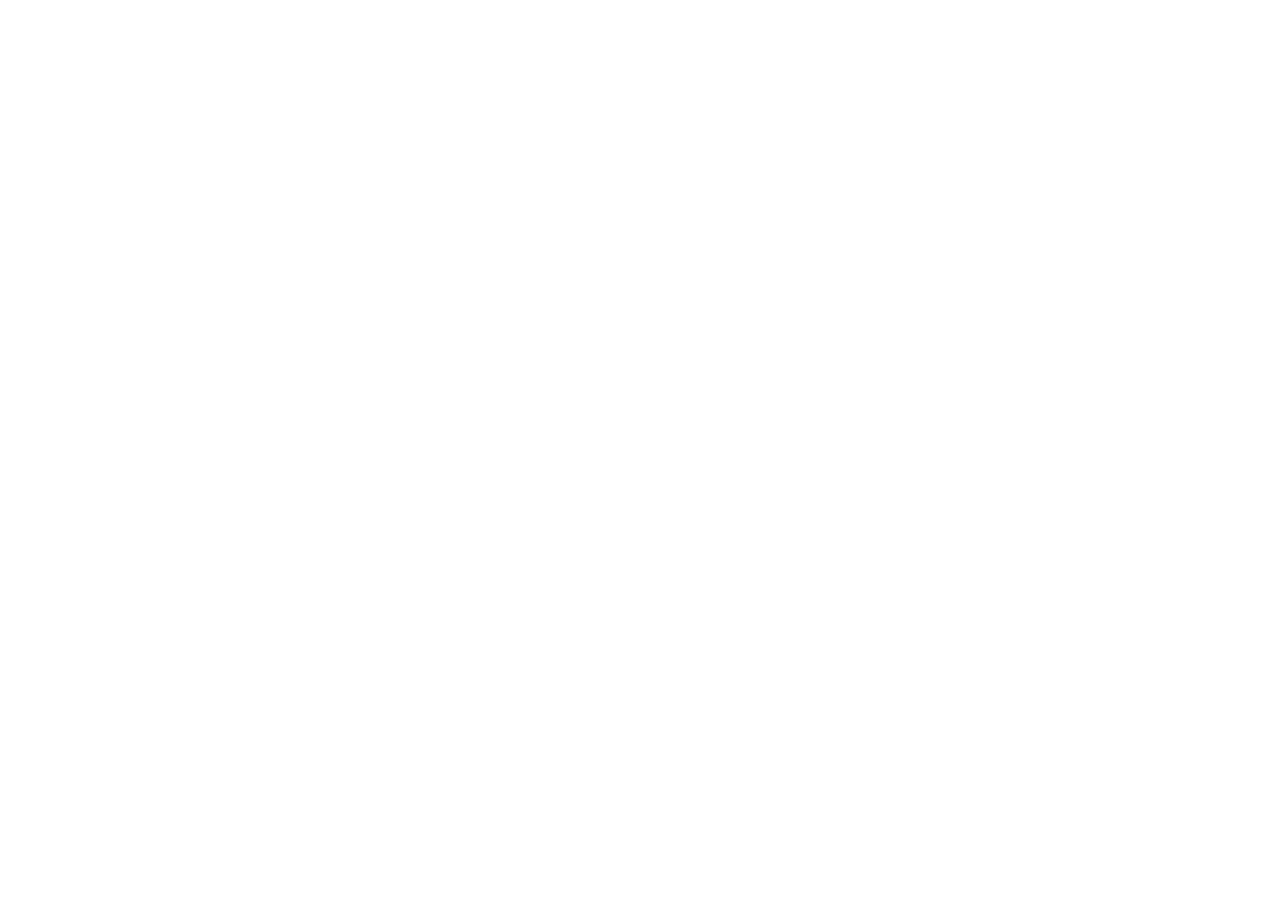
==== index.html @ ad24efd0 "Initial commit" ====
<!DOCTYPE html>
<html>
  <head>
    <meta charset="utf-8">
    <meta name="viewport" content="width=device-width">
    <title>repl.it</title>
    <link href="style.css" rel="stylesheet" type="text/css" />
  </head>
  <body>
    <script src="script.js"></script>
  </body>
</html>
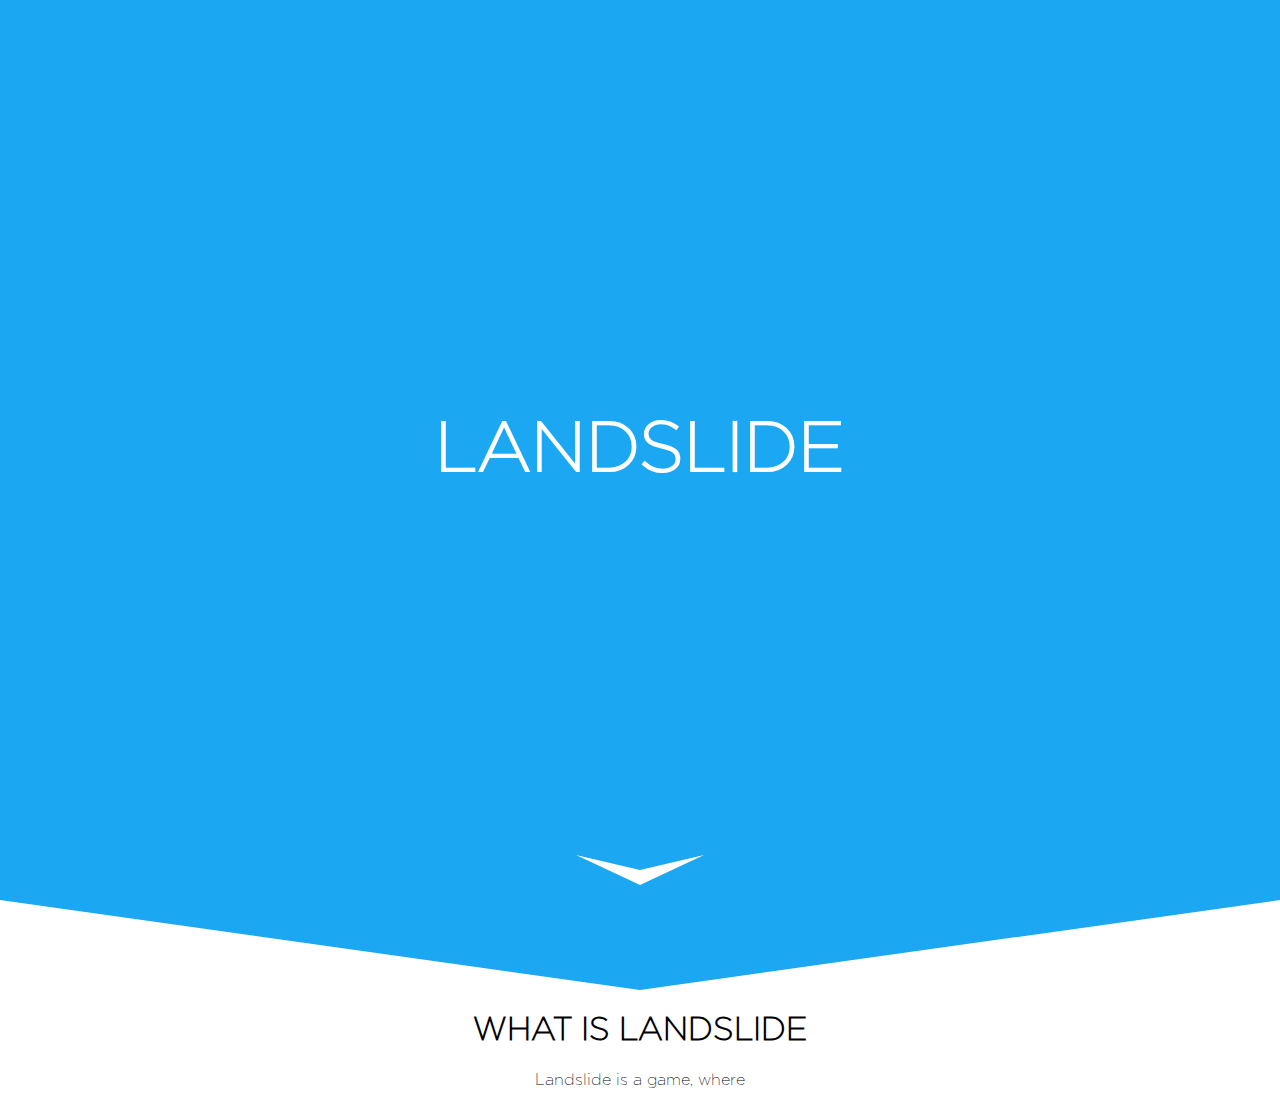
==== commit 53a92001: "everything" ====
--- a/index.html
+++ b/index.html
@@ -6,7 +6,16 @@
     <title>repl.it</title>
     <link href="style.css" rel="stylesheet" type="text/css" />
   </head>
-  <body>
+  <body style="padding:0px;margin:0px;">
+		<center style="background-color: rgb(27,167,241);margin:0px;padding:0px;height:100vh;">
+			<h1 class="landslide">LANDSLIDE</h1>
+			<div class="arrow"></div>
+		</center>
+		<center>
+			<div style="width:100%;height:10vh;clip-path: polygon(50% 100%, 0 0, 100% 0);background-color: rgb(27,167,241);"></div>
+			<h1>WHAT IS LANDSLIDE</h1>
+			<p>Landslide is a game, where </p>
+		</center>
     <script src="script.js"></script>
   </body>
 </html>--- a/style.css
+++ b/style.css
@@ -0,0 +1,102 @@
+@font-face{
+	font-family: Gotham;
+	src: url(gotham.otf);
+}
+html{
+	scroll-behavior: smooth;
+}
+h1{
+	font-family: Gotham;
+}
+h2{
+	font-family: Gotham;
+}
+h3{
+	font-family: Gotham;
+}
+h4{
+	font-family: Gotham;
+}
+pre{
+	font-family: Gotham;
+}
+p{
+	font-family: Gotham;
+}
+center{
+	margin:0px;
+	padding:0px;
+}
+div{
+	margin:0px;
+	padding:0px;
+}
+.landslide{
+	color:white;
+	position:absolute;
+	top:50%;
+	left:50%;
+	transform: translate(-50%,-50%);
+	font-size:70px;
+	padding:0px;
+	margin:0px;
+	animation: fadeIn ease 2s;
+  -webkit-animation: fadeIn ease 2s;
+}
+@keyframes fadeIn {
+0% {opacity:0;}
+100% {opacity:1;}
+}
+@-moz-keyframes fadeIn {
+0% {opacity:0;}
+100% {opacity:1;}
+}
+@-webkit-keyframes fadeIn {
+0% {opacity:0;}
+100% {opacity:1;}
+}
+@-o-keyframes fadeIn {
+0% {opacity:0;}
+100% {opacity:1;}
+}
+@-ms-keyframes fadeIn {
+0% {opacity:0;}
+100% {opacity:1;}
+}
+.arrow{
+	clip-path: polygon(0 0, 50% 50%, 100% 0, 50% 100%);
+	background-color:white;
+	width:10%;
+	height:3.333vh;
+	margin:0px;
+	padding:0px;
+	position:relative;
+	top:95%;
+	animation: fadein ease 3s;
+  -webkit-animation: fadein ease 3s;
+}
+@keyframes fadein {
+0% {opacity:0;}
+50% {opacity:0;}
+100% {opacity:1;}
+}
+@-moz-keyframes fadein {
+0% {opacity:0;}
+50% {opacity:0;}
+100% {opacity:1;}
+}
+@-webkit-keyframes fadein {
+0% {opacity:0;}
+50% {opacity:0;}
+100% {opacity:1;}
+}
+@-o-keyframes fadein {
+0% {opacity:0;}
+50% {opacity:0;}
+100% {opacity:1;}
+}
+@-ms-keyframes fadein {
+0% {opacity:0;}
+50% {opacity:0;}
+100% {opacity:1;}
+}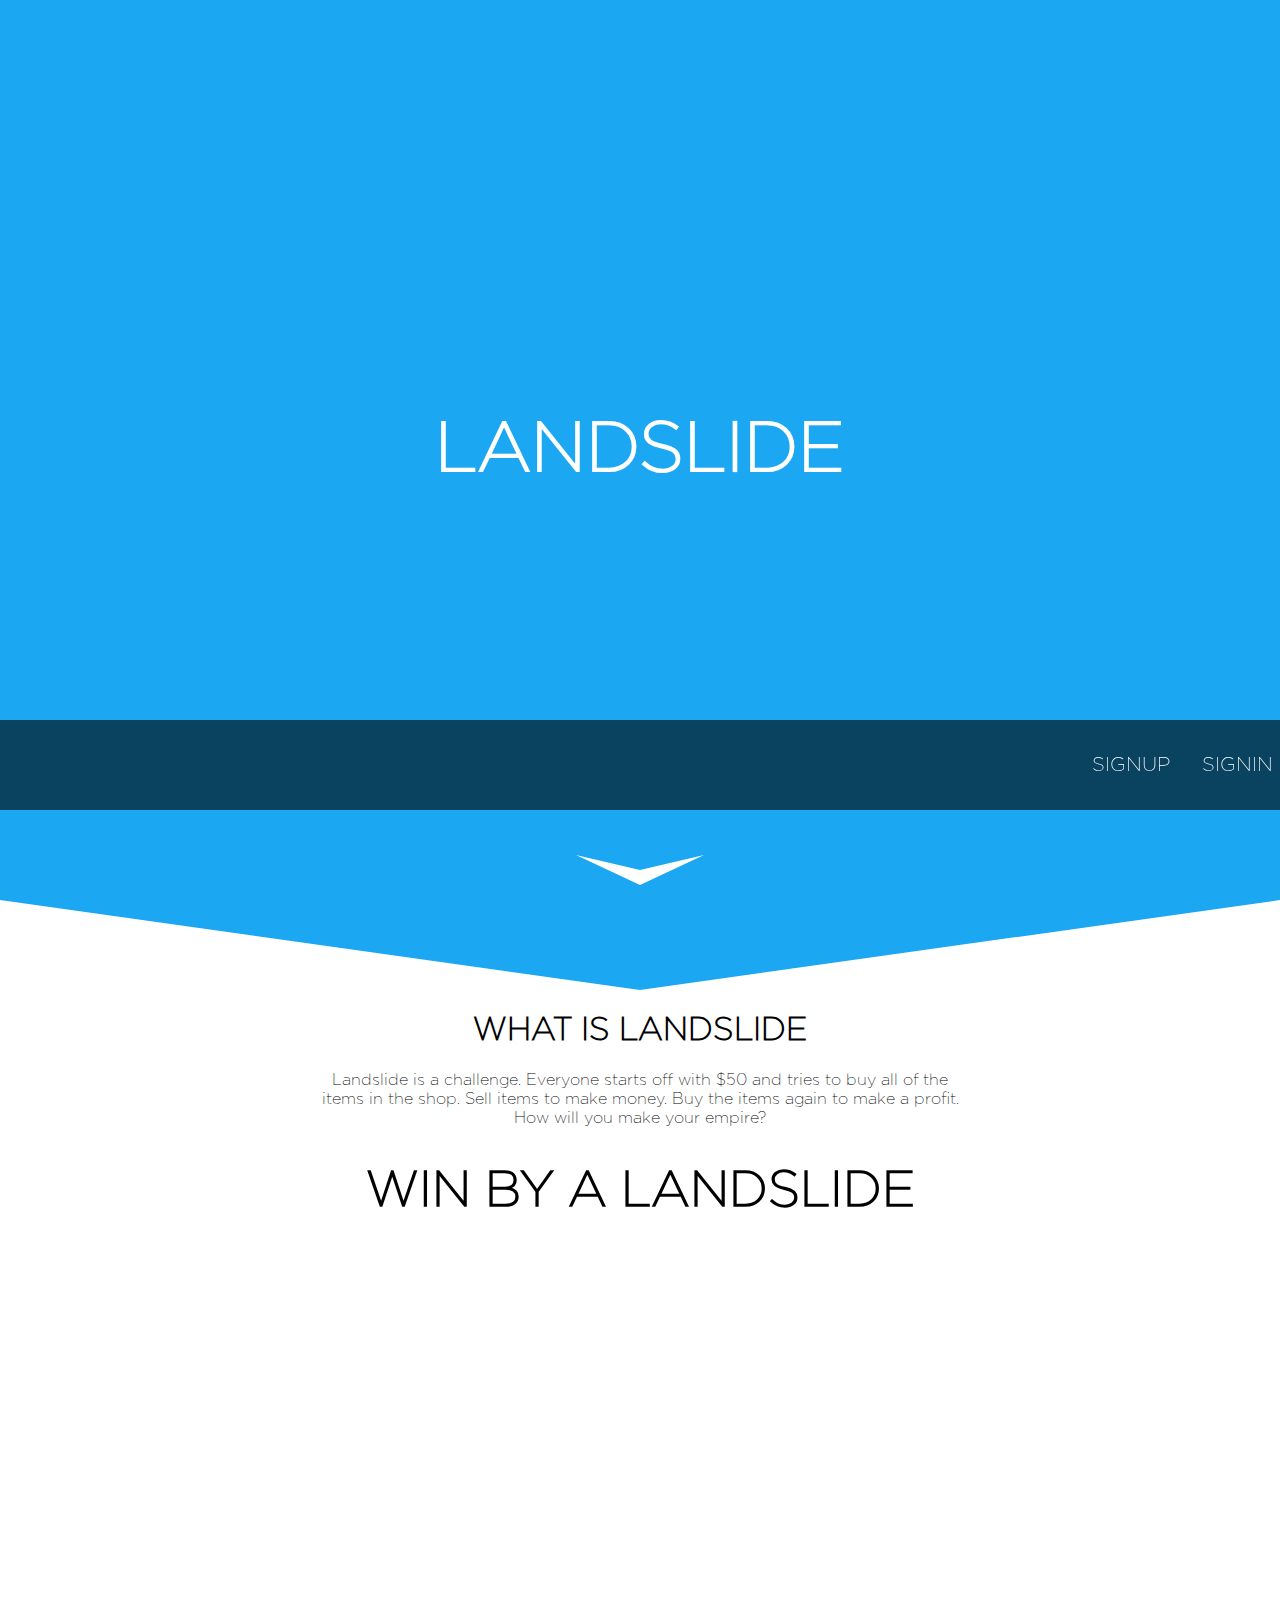
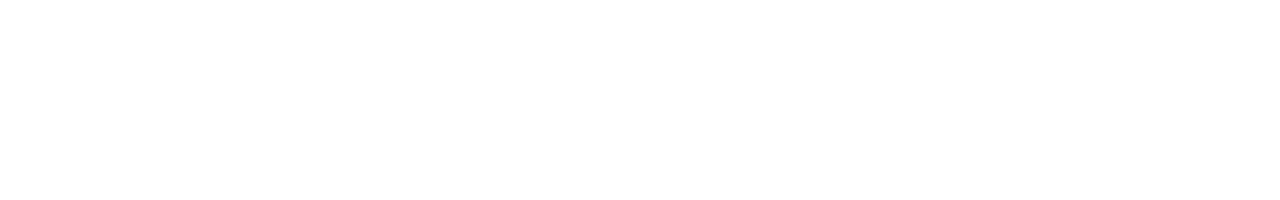
==== commit e0d165b9: "everything" ====
--- a/index.html
+++ b/index.html
@@ -8,13 +8,15 @@
   </head>
   <body style="padding:0px;margin:0px;">
 		<center style="background-color: rgb(27,167,241);margin:0px;padding:0px;height:100vh;">
+      <div style="position:fixed;width:100%;height:10vh;background-color: rgba(0,0,0,0.6);bottom:0;transform:translate(0%,-100%);margin:0px;padding:0px;z-index:9;text-align:right;"><a href="signup.html" style="color:white;font-size:20px;position:relative;top:50%;transform: translate(-50%,-50%);display:inline-block;">SIGNUP</a><a href="signin.html" style="color:white;font-size:20px;position:relative;top:50%;transform: translate(-10%,-50%);display:inline-block;">SIGNIN</a></div>
 			<h1 class="landslide">LANDSLIDE</h1>
 			<div class="arrow"></div>
 		</center>
-		<center>
+		<center style="height:100vh;">
 			<div style="width:100%;height:10vh;clip-path: polygon(50% 100%, 0 0, 100% 0);background-color: rgb(27,167,241);"></div>
 			<h1>WHAT IS LANDSLIDE</h1>
-			<p>Landslide is a game, where </p>
+			<p style="width:50%;">Landslide is a challenge. Everyone starts off with $50 and tries to buy all of the items in the shop. Sell items to make money. Buy the items again to make a profit. How will you make your empire?</p>
+      <h1 style="font-size: 50px;">WIN BY A LANDSLIDE</h1>
 		</center>
     <script src="script.js"></script>
   </body>
--- a/style.css
+++ b/style.css
@@ -22,6 +22,10 @@
 }
 p{
 	font-family: Gotham;
+}
+a{
+	font-family: Gotham;
+  text-decoration: none;
 }
 center{
 	margin:0px;
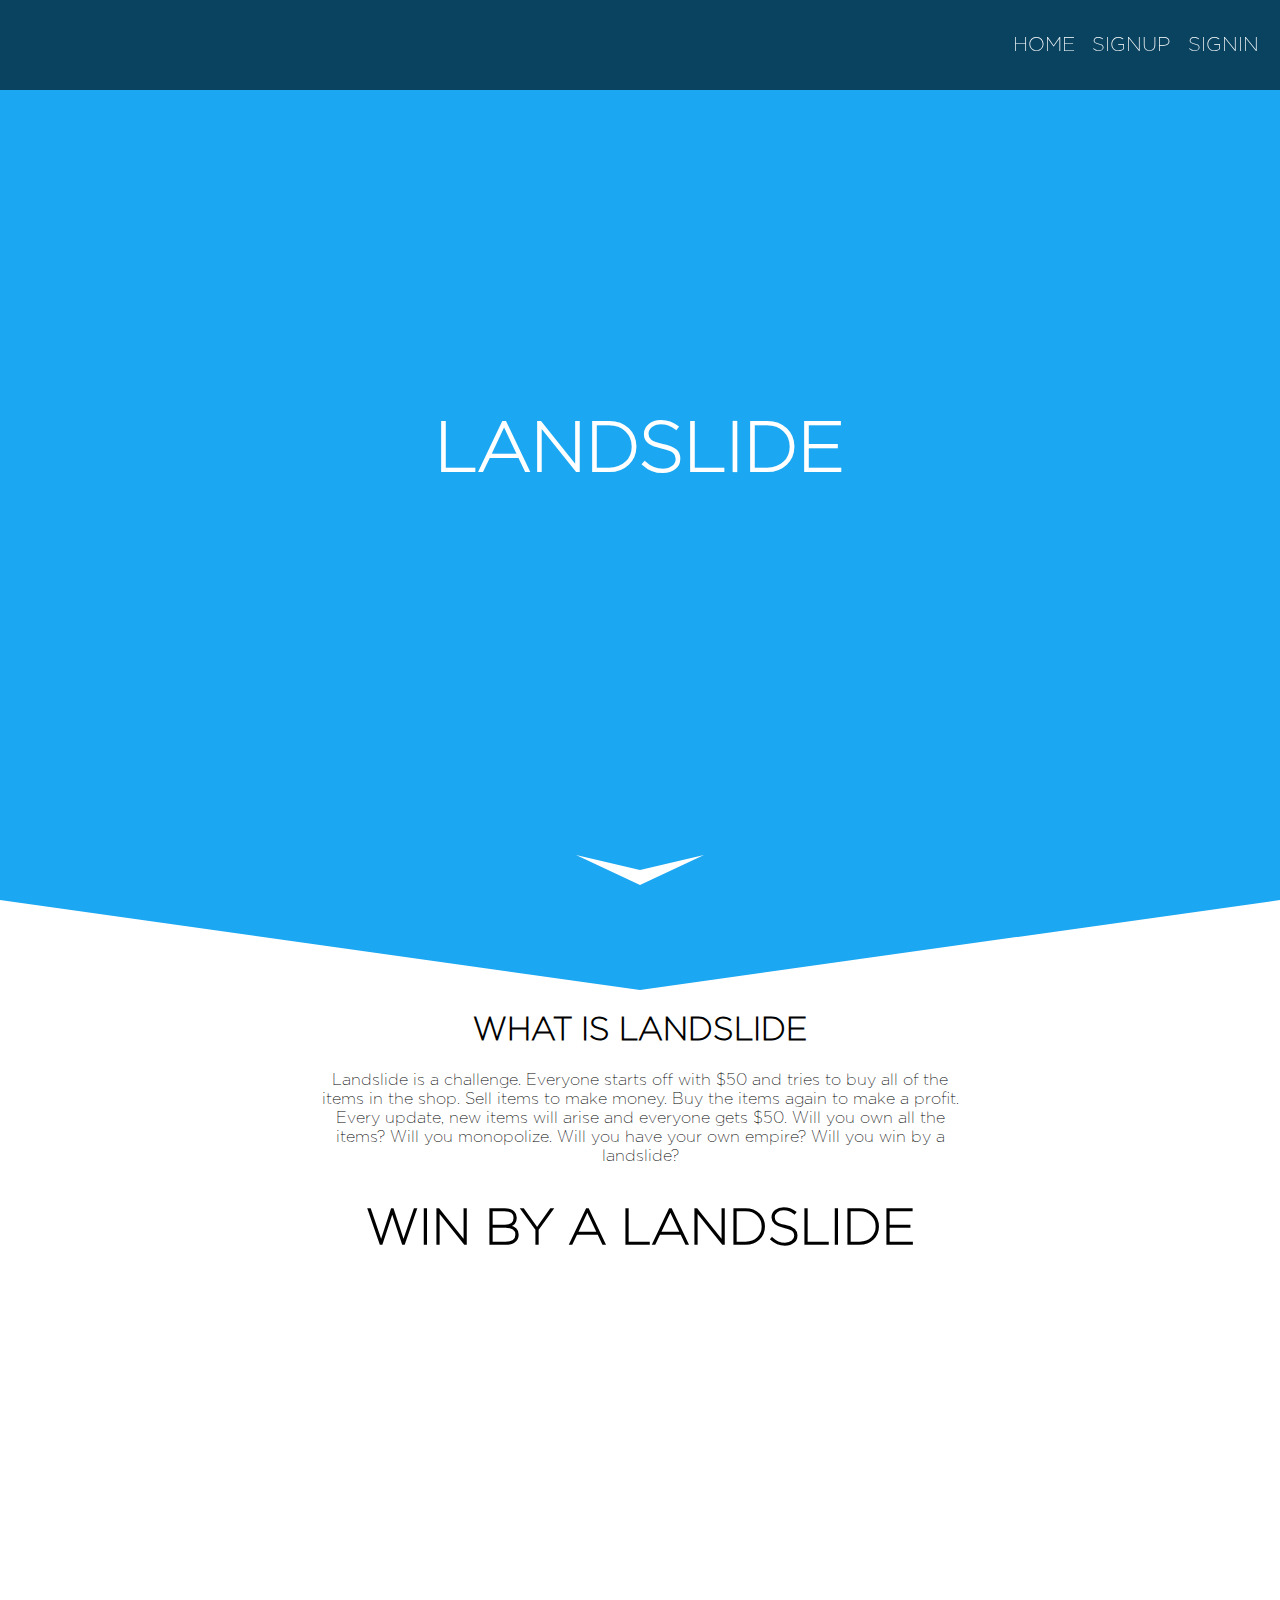
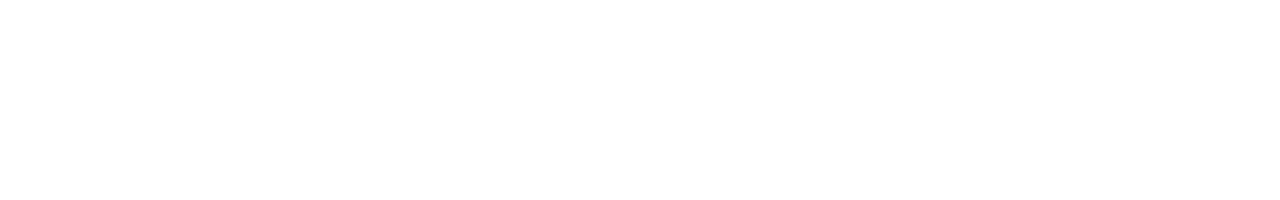
==== commit 98f24394: "a" ====
--- a/index.html
+++ b/index.html
@@ -3,19 +3,19 @@
   <head>
     <meta charset="utf-8">
     <meta name="viewport" content="width=device-width">
-    <title>repl.it</title>
+    <title>Landslide</title>
     <link href="style.css" rel="stylesheet" type="text/css" />
   </head>
   <body style="padding:0px;margin:0px;">
 		<center style="background-color: rgb(27,167,241);margin:0px;padding:0px;height:100vh;">
-      <div style="position:fixed;width:100%;height:10vh;background-color: rgba(0,0,0,0.6);bottom:0;transform:translate(0%,-100%);margin:0px;padding:0px;z-index:9;text-align:right;"><a href="signup.html" style="color:white;font-size:20px;position:relative;top:50%;transform: translate(-50%,-50%);display:inline-block;">SIGNUP</a><a href="signin.html" style="color:white;font-size:20px;position:relative;top:50%;transform: translate(-10%,-50%);display:inline-block;">SIGNIN</a></div>
+      <div style="position:fixed;width:100%;height:10vh;background-color: rgba(0,0,0,0.6);top:0;margin:0px;padding:0px;z-index:9;text-align:right;"><a href="index.html" style="color:white;font-size:20px;position:relative;top:50%;transform: translate(-90%,-50%);display:inline-block;">HOME</a><a href="signup.html" style="color:white;font-size:20px;position:relative;top:50%;transform: translate(-50%,-50%);display:inline-block;">SIGNUP</a><a href="signin.html" style="color:white;font-size:20px;position:relative;top:50%;transform: translate(-30%,-50%);display:inline-block;">SIGNIN</a></div>
 			<h1 class="landslide">LANDSLIDE</h1>
-			<div class="arrow"></div>
+			<div class="arrow" onclick="location = '#bluearrow'"></div>
 		</center>
 		<center style="height:100vh;">
-			<div style="width:100%;height:10vh;clip-path: polygon(50% 100%, 0 0, 100% 0);background-color: rgb(27,167,241);"></div>
+			<div style="width:100%;height:10vh;clip-path: polygon(50% 100%, 0 0, 100% 0);background-color: rgb(27,167,241);" id="bluearrow"></div>
 			<h1>WHAT IS LANDSLIDE</h1>
-			<p style="width:50%;">Landslide is a challenge. Everyone starts off with $50 and tries to buy all of the items in the shop. Sell items to make money. Buy the items again to make a profit. How will you make your empire?</p>
+			<p style="width:50%;">Landslide is a challenge. Everyone starts off with $50 and tries to buy all of the items in the shop. Sell items to make money. Buy the items again to make a profit. Every update, new items will arise and everyone gets $50. Will you own all the items? Will you monopolize. Will you have your own empire? Will you win by a landslide?</p>
       <h1 style="font-size: 50px;">WIN BY A LANDSLIDE</h1>
 		</center>
     <script src="script.js"></script>
--- a/style.css
+++ b/style.css
@@ -35,6 +35,52 @@
 	margin:0px;
 	padding:0px;
 }
+input[type=text]{
+  padding:10px;
+  font-family: Gotham;
+  font-size:20px;
+  border: none;
+  border-bottom: 2.5px solid rgb(0,0,0);
+  transition: 0.5s;
+}
+input[type=text]:focus{
+  padding:10px;
+  font-family: Gotham;
+  font-size:20px;
+  outline: none;
+  border: none;
+  border-bottom: 2.5px solid rgb(27,167,241);
+  transition: 0.5s;
+}
+input[type=password]{
+  padding:10px;
+  font-family: Gotham;
+  font-size:20px;
+  border: none;
+  border-bottom: 2.5px solid rgb(0,0,0);
+  transition: 0.5s;
+}
+input[type=password]:focus{
+  padding:10px;
+  font-family: Gotham;
+  font-size:20px;
+  outline: none;
+  border: none;
+  border-bottom: 2.5px solid rgb(27,167,241);
+  transition: 0.5s;
+}
+button{
+  padding:10px;
+  font-family: Gotham;
+  border-radius: 10px;
+  border:none;
+}
+button:hover{
+  padding:9px;
+  font-family: Gotham;
+  border-radius: 10px;
+  border: solid 1px rgb(27,167,241);
+}
 .landslide{
 	color:white;
 	position:absolute;
@@ -44,8 +90,8 @@
 	font-size:70px;
 	padding:0px;
 	margin:0px;
-	animation: fadeIn ease 2s;
-  -webkit-animation: fadeIn ease 2s;
+	animation: fadeIn linear 1s;
+  -webkit-animation: fadeIn linear 1s;
 }
 @keyframes fadeIn {
 0% {opacity:0;}
@@ -70,14 +116,15 @@
 .arrow{
 	clip-path: polygon(0 0, 50% 50%, 100% 0, 50% 100%);
 	background-color:white;
+  cursor: pointer;
 	width:10%;
 	height:3.333vh;
 	margin:0px;
 	padding:0px;
 	position:relative;
 	top:95%;
-	animation: fadein ease 3s;
-  -webkit-animation: fadein ease 3s;
+	animation: fadein linear 2s;
+  -webkit-animation: fadein linear 2s;
 }
 @keyframes fadein {
 0% {opacity:0;}
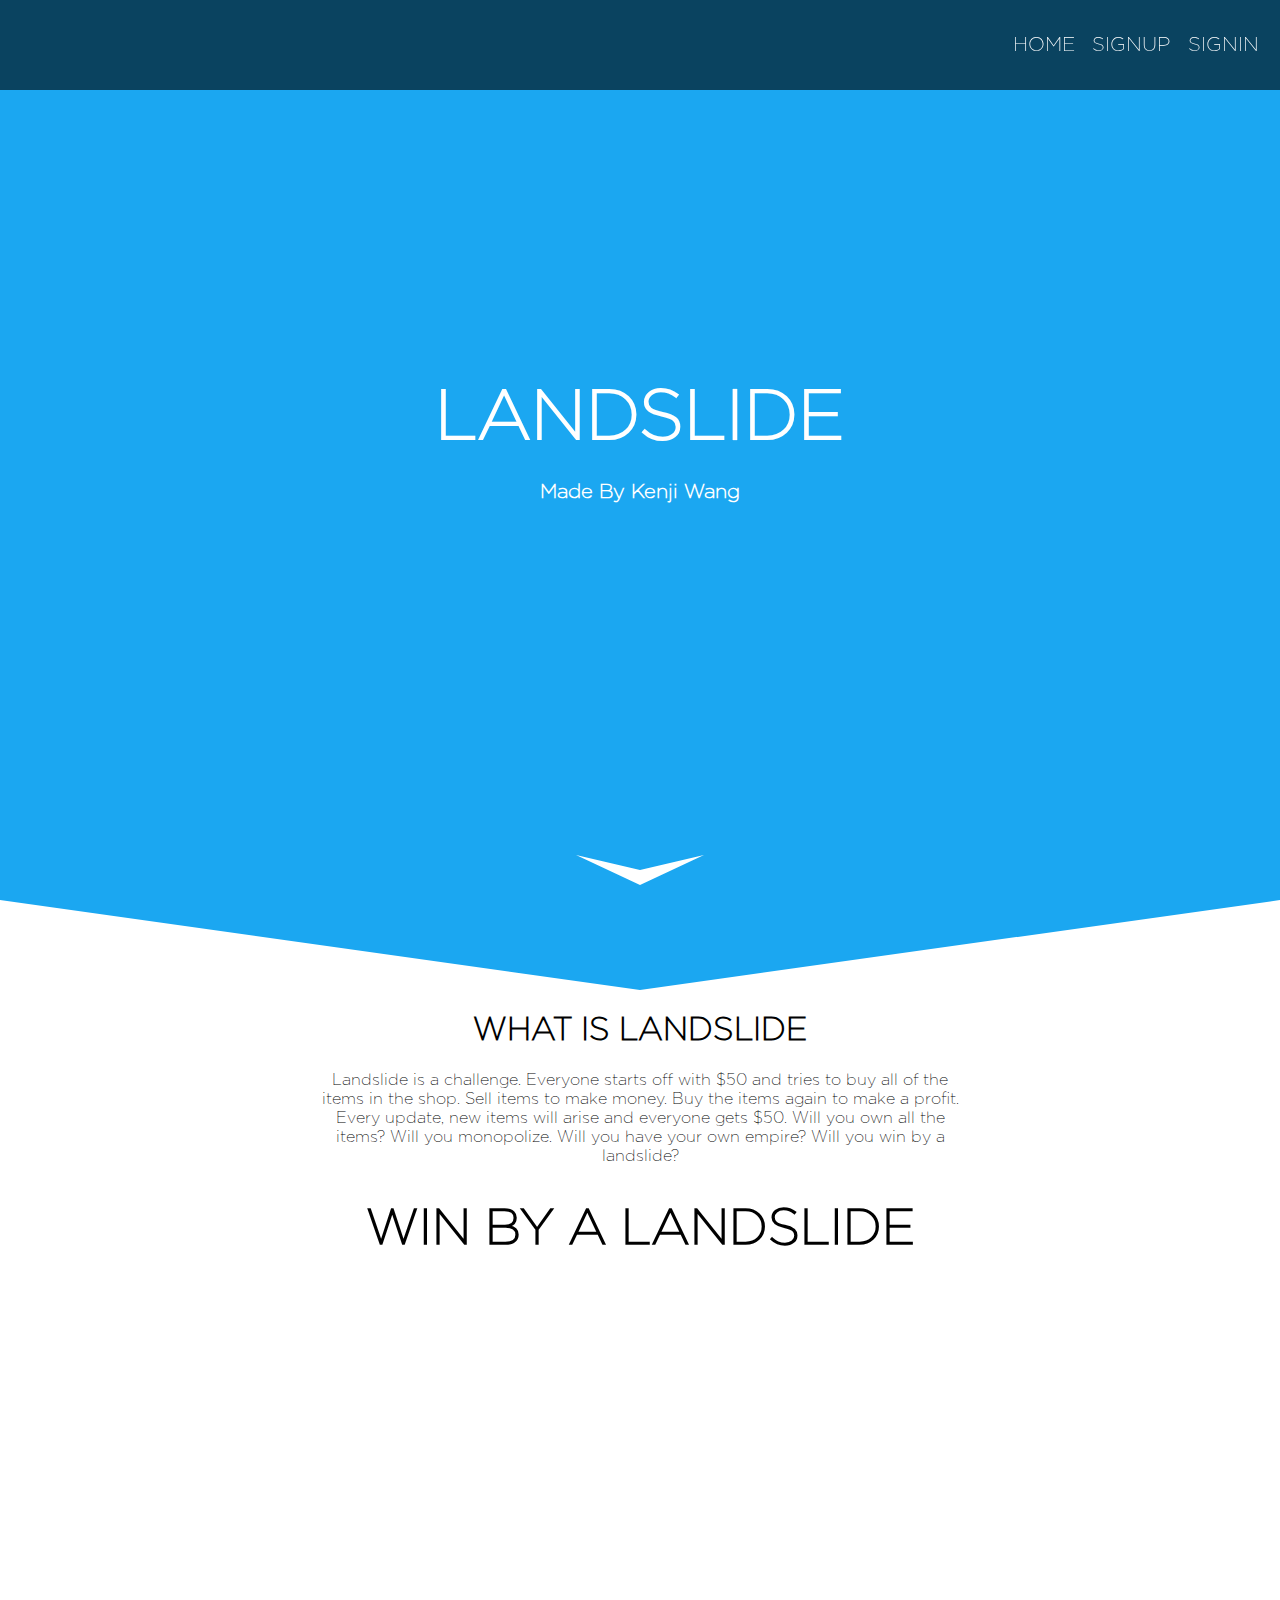
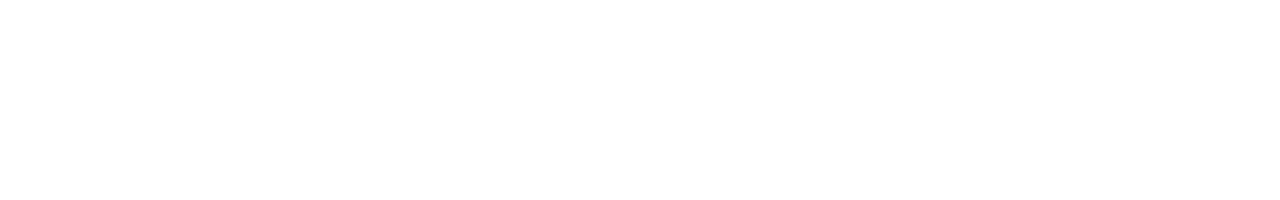
==== commit 1cb686c6: "a" ====
--- a/index.html
+++ b/index.html
@@ -9,7 +9,10 @@
   <body style="padding:0px;margin:0px;">
 		<center style="background-color: rgb(27,167,241);margin:0px;padding:0px;height:100vh;">
       <div style="position:fixed;width:100%;height:10vh;background-color: rgba(0,0,0,0.6);top:0;margin:0px;padding:0px;z-index:9;text-align:right;"><a href="index.html" style="color:white;font-size:20px;position:relative;top:50%;transform: translate(-90%,-50%);display:inline-block;">HOME</a><a href="signup.html" style="color:white;font-size:20px;position:relative;top:50%;transform: translate(-50%,-50%);display:inline-block;">SIGNUP</a><a href="signin.html" style="color:white;font-size:20px;position:relative;top:50%;transform: translate(-30%,-50%);display:inline-block;">SIGNIN</a></div>
-			<h1 class="landslide">LANDSLIDE</h1>
+			<h1 class="landslide">LANDSLIDE
+        <br>
+        <p style="font-size:20px;">Made By Kenji Wang</p>
+      </h1>
 			<div class="arrow" onclick="location = '#bluearrow'"></div>
 		</center>
 		<center style="height:100vh;">
--- a/style.css
+++ b/style.css
@@ -5,6 +5,40 @@
 html{
 	scroll-behavior: smooth;
 }
+errorbackground{
+  position:fixed;
+  padding:0px;
+  margin:0px;
+  background-color: rgba(0,0,0,0.5);
+  height:100vh;
+  width:100%;
+  display:none;
+  z-index:10;
+}
+error{
+  padding:30px;
+  border-radius: 10px;
+  height:50vh;
+  width:50%;
+  background-color: lightcyan;
+  display:none;
+  position: relative;
+  top:50%;
+  left:50%;
+  transform:translate(-50%,-50%);
+}
+errortext{
+  font-family: Gotham;
+  font-size: 20px;
+}
+x{
+  float: right;
+  cursor:pointer;
+  font-family: Gotham;
+  font-size: 30px;
+  width:100%;
+  text-align:right;
+}
 h1{
 	font-family: Gotham;
 }
@@ -17,8 +51,17 @@
 h4{
 	font-family: Gotham;
 }
+h5{
+	font-family: Gotham;
+}
+h6{
+	font-family: Gotham;
+}
 pre{
 	font-family: Gotham;
+  white-space: -moz-pre-wrap;
+  white-space: -o-pre-wrap;
+  word-wrap: break-word;
 }
 p{
 	font-family: Gotham;
@@ -71,15 +114,19 @@
 }
 button{
   padding:10px;
-  font-family: Gotham;
-  border-radius: 10px;
-  border:none;
+  color:black;
+  font-family: Gotham;
+  background-color: rgba(0,0,0,0.03);
+  border: solid 3px black;
+  transition:0.5s;
 }
 button:hover{
-  padding:9px;
-  font-family: Gotham;
-  border-radius: 10px;
-  border: solid 1px rgb(27,167,241);
+  padding:10px;
+  color:white;
+  font-family: Gotham;
+  background-color: rgba(27,167,241,0.5);
+  border: solid 3px black;
+  transition: 0.5s;
 }
 .landslide{
 	color:white;
@@ -150,4 +197,14 @@
 0% {opacity:0;}
 50% {opacity:0;}
 100% {opacity:1;}
+}
+.shopitem{
+  margin:0px;
+  padding:1vh;
+  cursor: pointer;
+  background-color: azure;
+  border: solid 1.5px black;
+  border-radius: 30px 10px 30px 10px;
+  width:30%;
+  height:20vh;
 }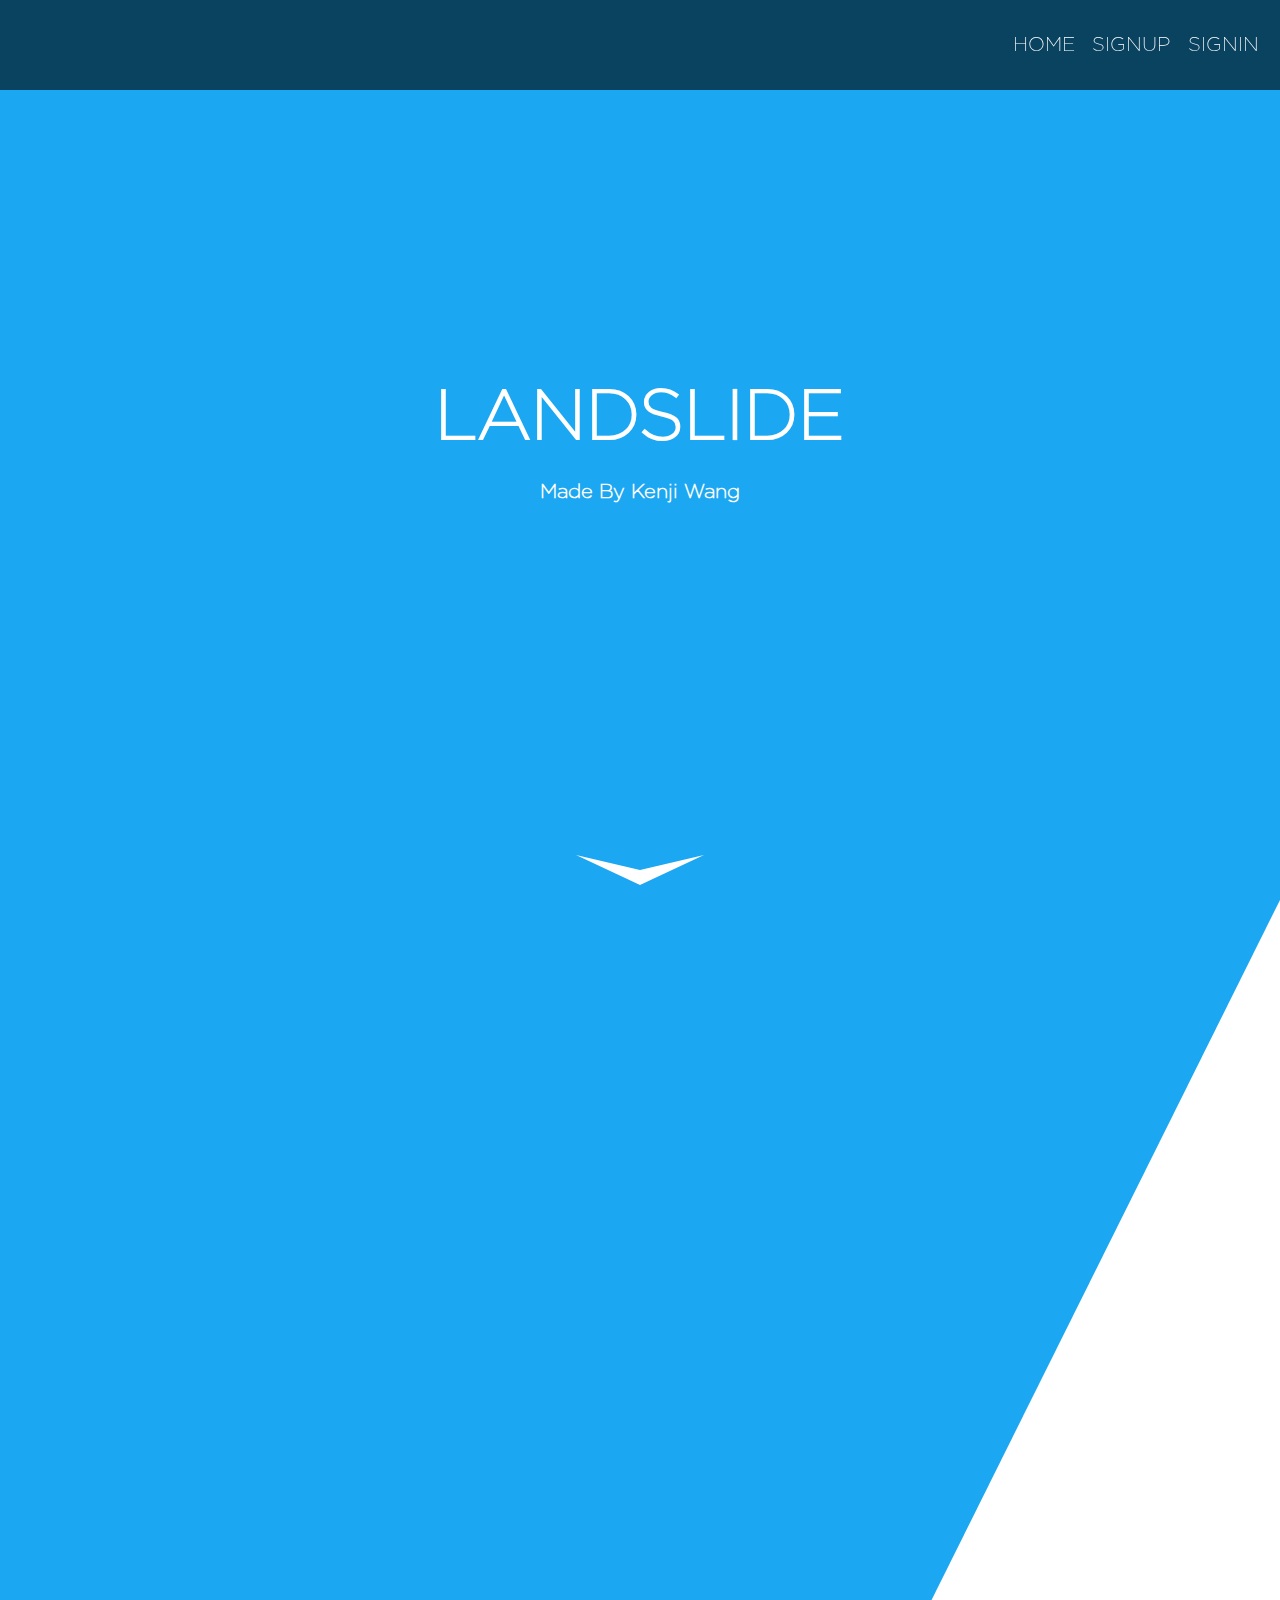
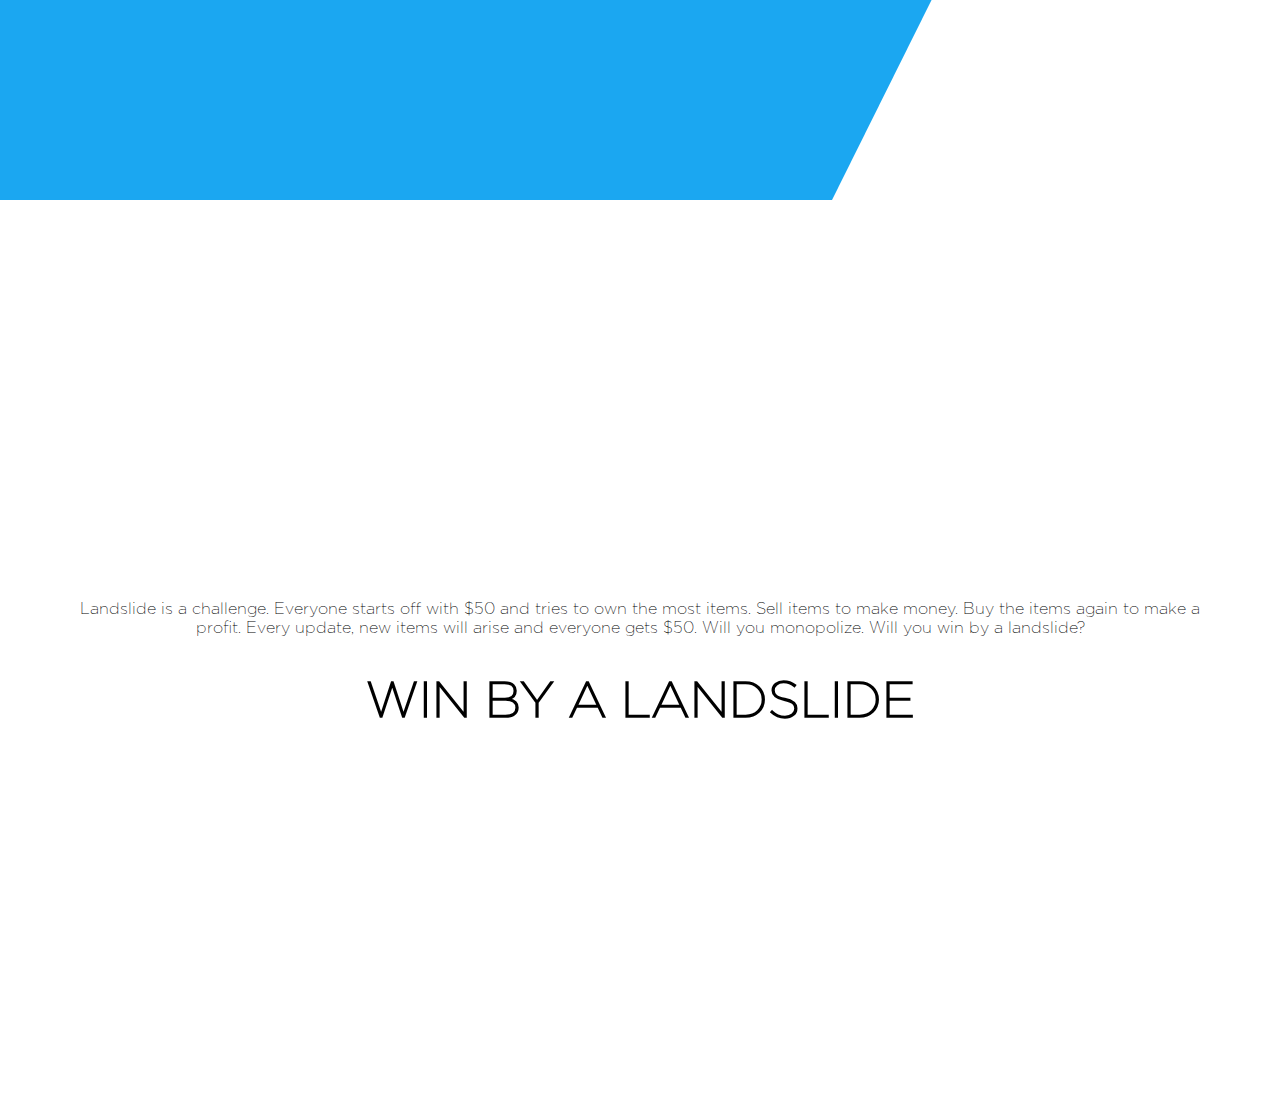
==== commit aaf0fa88: "removed idea.txt and made home page look nicer" ====
--- a/index.html
+++ b/index.html
@@ -4,6 +4,7 @@
     <meta charset="utf-8">
     <meta name="viewport" content="width=device-width">
     <title>Landslide</title>
+    <link rel="stylesheet" href="https://cdn.jsdelivr.net/npm/bootstrap@4.5.3/dist/css/bootstrap.min.css" integrity="sha384-TX8t27EcRE3e/ihU7zmQxVncDAy5uIKz4rEkgIXeMed4M0jlfIDPvg6uqKI2xXr2" crossorigin="anonymous">
     <link href="style.css" rel="stylesheet" type="text/css" />
   </head>
   <body style="padding:0px;margin:0px;">
@@ -15,12 +16,17 @@
       </h1>
 			<div class="arrow" onclick="location = '#bluearrow'"></div>
 		</center>
-		<center style="height:100vh;">
-			<div style="width:100%;height:10vh;clip-path: polygon(50% 100%, 0 0, 100% 0);background-color: rgb(27,167,241);" id="bluearrow"></div>
-			<h1>WHAT IS LANDSLIDE</h1>
-			<p style="width:50%;">Landslide is a challenge. Everyone starts off with $50 and tries to buy all of the items in the shop. Sell items to make money. Buy the items again to make a profit. Every update, new items will arise and everyone gets $50. Will you own all the items? Will you monopolize. Will you have your own empire? Will you win by a landslide?</p>
-      <h1 style="font-size: 50px;">WIN BY A LANDSLIDE</h1>
-		</center>
+		<div class="row" style="margin:0px;padding:0px;height:100vh;" id="bluearrow">
+      <div class="col no-gutters" style="margin:0px;padding:0px;height:100vh;clip-path: polygon(0 0, 100% 0%, 65% 100%, 0% 100%);background-color: rgb(27,167,241);">
+          <h1 style="color:white;position:absolute;top:50%;left:50%;transform: translate(-70%,-50%);">WHAT IS LANDSLIDE?</h1>
+      </div>
+      <div class="col-5 no-gutters" style="margin:0px;padding:0px;height:100vh;">
+        <center style="margin:0px;position:relative;top:50%;left:50%;transform: translate(-50%,-50%);">
+			    <p style="width:90%;">Landslide is a challenge. Everyone starts off with $50 and tries to own the most items. Sell items to make money. Buy the items again to make a profit. Every update, new items will arise and everyone gets $50. Will you monopolize. Will you win by a landslide?</p>
+          <h1 style="font-size: 50px;">WIN BY A LANDSLIDE</h1>
+        </center>
+      </div>
+    </div>
     <script src="script.js"></script>
   </body>
 </html>